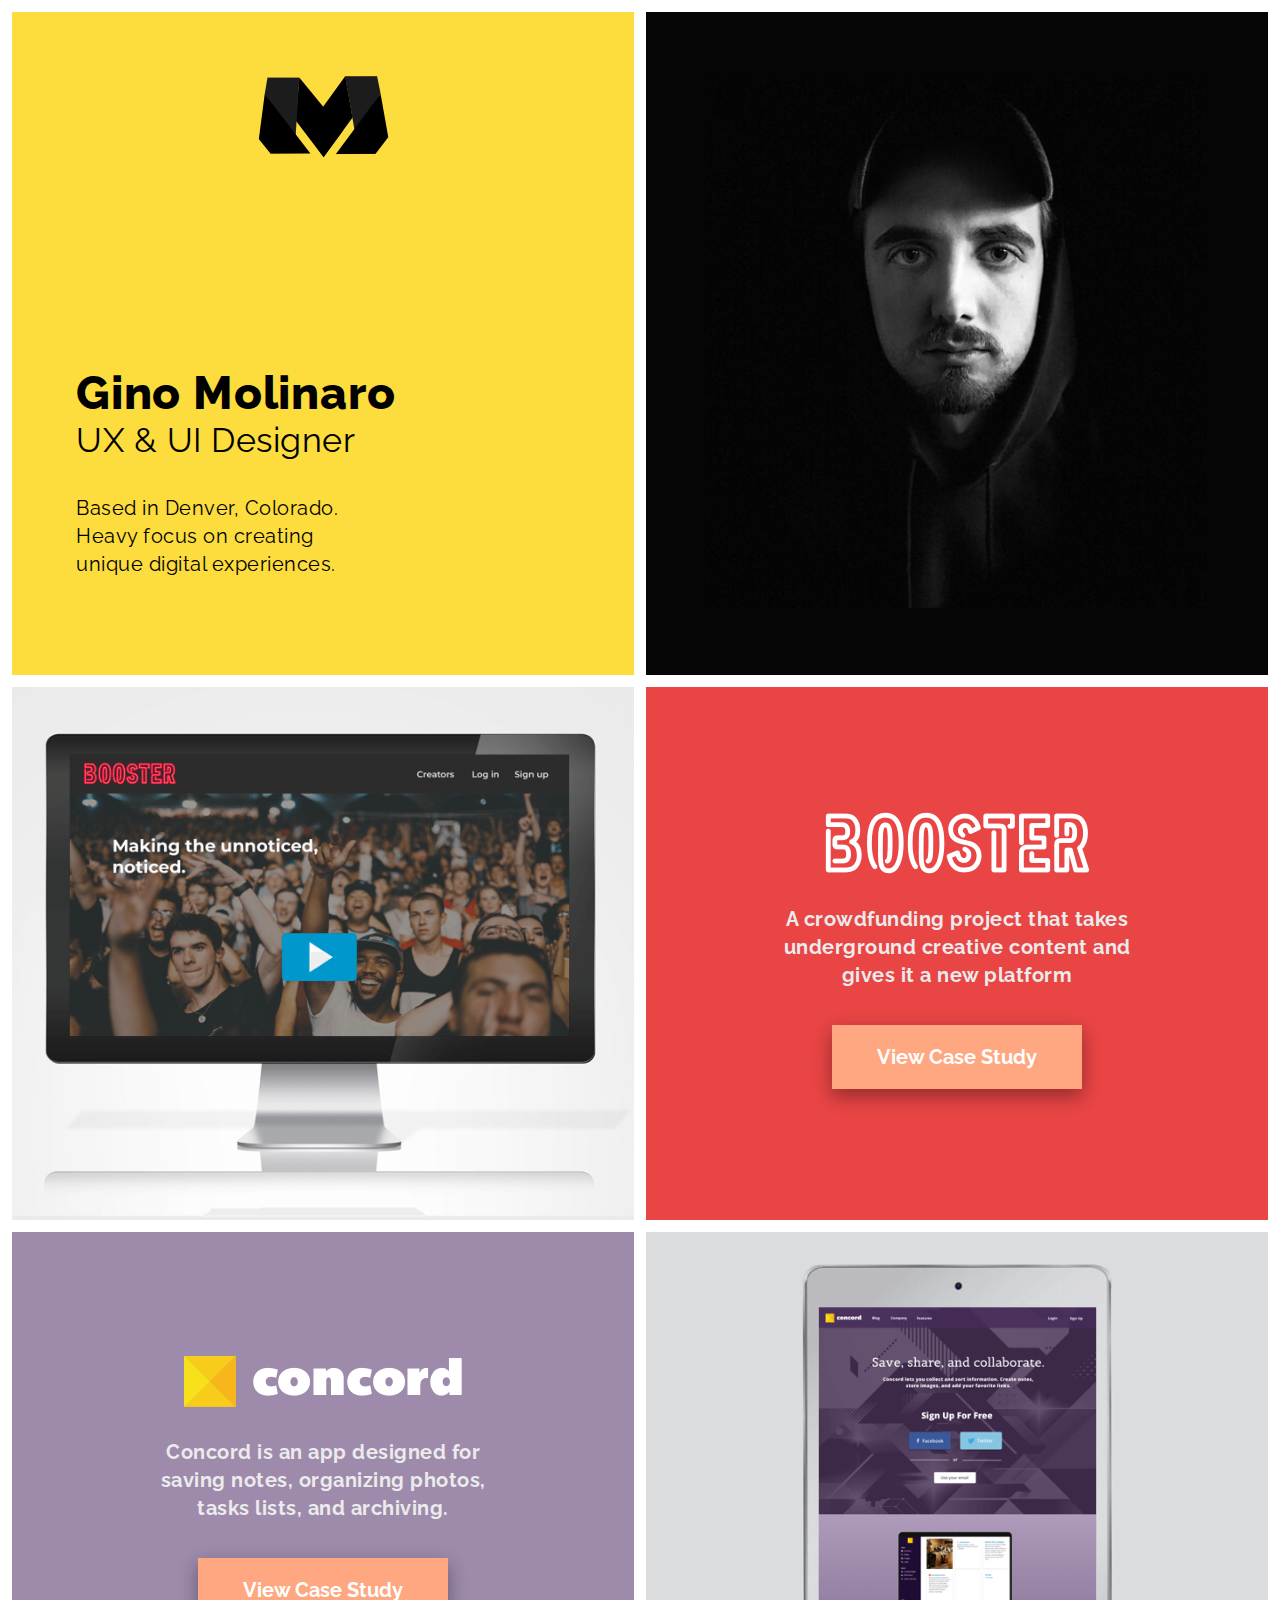
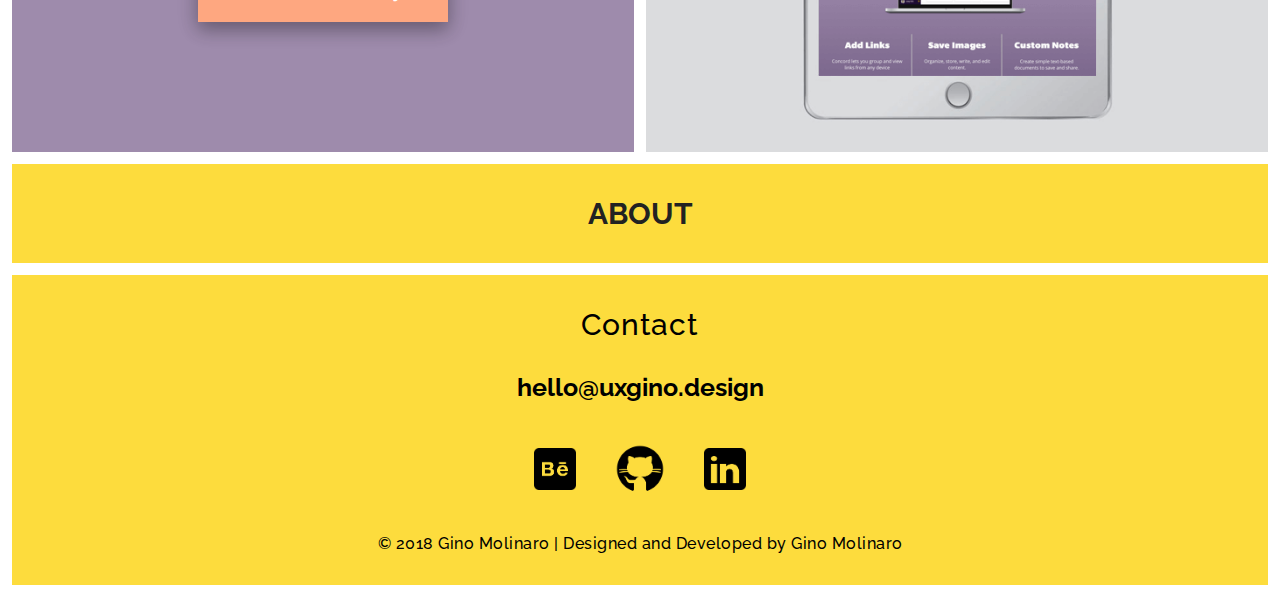
==== index.html @ 1fd48701 "Last commit before launch" ====
<!DOCTYPE html>
<html lang="en-us">
<head>
  <meta http-equiv="X-UA-Compatible" content="IE=Edge">
  <meta name="viewport" content="width=device-width, initial-scale=1">
  <meta charset="UTF-8">
  <title>Gino Molinaro</title>

  <!-- Google Fonts -->
  <link href="https://fonts.googleapis.com/css?family=Raleway:100,100i,200,200i,300,300i,400,400i,500,500i,600,600i,700,700i,800,800i,900,900i" rel="stylesheet">
  <!-- CSS -->
  <link rel="stylesheet" type="text/css" href="css/reset.css">
  <link rel="stylesheet" href="css/main.css">

<body>
<main>
<section class="wrapper">
  <section class="box1">
    <section class="box1icon">
     <img src="images/MLogo.png" alt="Logo">
   </section>
   <section class="text1box">
     <h1>Gino Molinaro</h1>
     <h2>UX &amp; UI Designer</h2>
     <p>Based in Denver, Colorado.<br>
        Heavy focus on creating<br>
        unique digital experiences.
     </p>
   </section>
  </section>
  <section class="box2">
     <img src="images/IMG_8464.jpg" alt="Me">
  </section>
<section class="box3">
     <img src="images/BoosterLaptop.png" alt="Booster Image">
  </section>
<section class="box4">
     <img src="images/Group.png" alt="Booster Logo">
     <p>A crowdfunding project that
        takes underground creative
        content and gives it a new
        platform</p>
     <a href="booster.html"><button class="button1" style="vertical-align:middle"><span>View Case Study </span></a>
  </section>
<section class="box5">
     <img src="images/logo.png" alt="Concord Logo">
     <p>Concord is an app designed for saving notes, organizing photos,
        tasks lists, and archiving.</p>
     <a href="concord.html"><button class="button2" style="vertical-align:middle"><span>View Case Study </span></a>
  </section>
<section class="box6">
     <img src="images/ConcordLaptop.png" alt="Concord Image">
  </section>
  <section class="box7">
       <a href="about.html">ABOUT</a>
  </section>
<section class="box8">
     <h1>Contact</h1>
     <a href="mailto:hello@uxgino.design" target="_blank">hello@uxgino.design</a>
<section class="box8icons">
     <a href="https://www.behance.net/ginomolinaro" target="_blank"><img src="images/icons8-behance.png" width="50" height="50"></a>
     <a href="https://github.com/ginomolinaro" target="_blank"><img src="images/icons8-github.png" width="50" height="50"></a>
     <a href="https://linkedin.com/in/ginomolinaro/" target="_blank"><img src="images/icons8-linkedin.png" width="50" height="50"></a>
</section>
<h2>© 2018 Gino Molinaro | Designed and Developed by Gino Molinaro</h2>
  </section>
     </section>
 </main>
</body>
</html>
---- css/main.css ----
body {
  padding: 12px;
  margin: 0;
  font-family: 'Raleway', sans-serif;
}

main {
  flex: 1;
}

h1 {
  font-size: 30px;
  letter-spacing: 0.8px;
}

p {
  font-weight: 400;
  line-height: 24px;
  letter-spacing: 0.5px;
}

h2 {
  letter-spacing: 0.5px;
}

.wrapper {
  display:grid;
  grid-column-gap: 12px;
  grid-row-gap: 12px;
  grid-template-columns: 1fr 1fr;
}

  .box1 {
    grid-row: 1;
    grid-column: 1;
    background: #FDDC3D;
    padding: 4em;
    font-family: 'Raleway', sans-serif;
  }

  .box1icon img {
    max-width: 100%;
    height: auto;
  }

.box1icon {
  display: flex;
  align-items: center;
  justify-content: center;
}

  .text1box {
    padding-top: 13em;
  }

  .text1box h1 {
	  font-size: 46px;
    font-weight: 800;

}

  .text1box h2 {
	  font-size: 34px;
	  font-weight: 400;
    padding-bottom: 1em;
}

  .text1box p {
    font-size: 20px;
    font-weight: 400;
    line-height: 28px;
    letter-spacing: 0.5px;
}

  .box2 {
    grid-row: 1/2;
    grid-column: 2;
    display: flex;
    align-items: center;
    justify-content: center;
    background: #050505;
  }

  .box2 img {
    float: left;
    object-fit: cover;
    width: 80%;
    height: 80%;
  }


  .box3 {
    grid-row: 2/4;
    grid-column: 1;
    display: flex;
  }

  .box3 img {
    float: left;
    object-fit: cover;
    width: 100%;
    height: 100%;
  }


  .box4 {
    grid-row: 2/4;
    grid-column: 2;
    background: #E94545;
    padding-top: 20%;
    padding-bottom: 20%;
    display: flex;
    align-items: center;
    justify-content: center;
    flex-direction: column;
  }

  .box4 img {
    padding-bottom: 5%;
    object-fit: cover;
  }

  .box4 a {
    text-decoration: none;
    color: #FFFFFF;
  }

  .box4 p {
    color: #EBEBEB;
    text-align: center;
    font-size: 20px;
    font-weight: bold;
    display: flex;
    flex-direction: column;
    align-items: center;
    justify-content: center;
    padding-bottom: 5%;
    line-height: 28px;
    letter-spacing: 0.5px;
    width: 60%;
  }


.button1 {
  font-family: 'Raleway', sans-serif;
  font-weight: bold;
  display: inline-block;
  background-color: #FEA780;
  border: none;
  text-align: center;
  font-size: 20px;
  padding: 20px;
  width: 250px;
  transition: all 0.5s;
  cursor: pointer;
  margin: 5px;
}

.button1 span {
  cursor: pointer;
  display: inline-block;
  position: relative;
  transition: 0.5s;
}

.button1 span:after {
  content: '\00bb';
  position: absolute;
  opacity: 0;
  top: 0;
  right: -20px;
  transition: 0.5s;
}

.button1 {
    box-shadow: 0 8px 16px 0 rgba(0,0,0,0.2), 0 6px 20px 0 rgba(0,0,0,0.19);
}

.button1:hover {
  background-color: #FEA780
}

.button1:active {
  background-color: #FEA780;
  box-shadow: 0 5px #666;
  transform: translateY(4px);
}

.button1:hover span {
  padding-right: 25px;
}

.button1:hover span:after {
  opacity: 1;
  right: 0;
}


  .box5 {
    grid-row: 4/6;
    grid-column: 1;
    text-align: center;
    background: #9E8BAC;
    padding-top: 20%;
    padding-bottom: 20%;
    display: flex;
    align-items: center;
    justify-content: center;
    flex-direction: column;
  }


  .box5 img {
    padding-bottom: 5%;
    object-fit: cover;
  }

  .box5 a {
    text-decoration: none;
    color: #FFFFFF;
  }

  .box5 p {
    color: #EBEBEB;
    text-align: center;
    font-size: 20px;
    font-weight: bold;
    display: flex;
    flex-direction: column;
    align-items: center;
    justify-content: center;
    padding-bottom: 5%;
    line-height: 28px;
    letter-spacing: 0.5px;
    width: 60%;
  }

  .button2 {
    font-family: 'Raleway', sans-serif;
    font-weight: bold;
    display: inline-block;
    background-color: #FEA780;
    border: none;
    text-align: center;
    font-size: 20px;
    padding: 20px;
    width: 250px;
    transition: all 0.5s;
    cursor: pointer;
    margin: 5px;
  }

  .button2 span {
    cursor: pointer;
    display: inline-block;
    position: relative;
    transition: 0.5s;
  }

  .button2 span:after {
    content: '\00bb';
    position: absolute;
    opacity: 0;
    top: 0;
    right: -20px;
    transition: 0.5s;
  }

  .button2 {
      box-shadow: 0 8px 16px 0 rgba(0,0,0,0.2), 0 6px 20px 0 rgba(0,0,0,0.19);
  }

  .button2:hover {
    background-color: #FEA780
  }

  .button2:active {
    background-color: #FEA780;
    box-shadow: 0 5px #666;
    transform: translateY(4px);
  }

  .button2:hover span {
    padding-right: 25px;
  }

  .button2:hover span:after {
    opacity: 1;
    right: 0;
  }


  .box6 {
    grid-row: 4/6;
    grid-column: 2;
    display: flex;
  }

  .box6 img {
    width: 100%;
    height: 100%;
    object-fit: cover;
  }

  .box7 {
    grid-row: 6;
    grid-column-start: 1;
    grid-column-end: 3;
    background: #FDDC3D;
    display: flex;
    flex-direction: column;
    align-items: center;
    justify-content: center;
    padding: 2em;
    font-family: 'Raleway', sans-serif;
  }

  .box7 a {
    font-size: 30px;
    font-weight: 700;
    text-decoration: none;
    color: #222222;
  }

  .box8 {
    grid-row: 7;
    grid-column-start: 1;
    grid-column-end: 3;
    background: #FDDC3D;
    display: flex;
    flex-direction: column;
    align-items: center;
    justify-content: center;
    padding: 2em;
    font-family: 'Raleway', sans-serif;
  }

  .box8 a {
    text-decoration: none;
    color: #000000;
    font-weight: bold;
    font-size: 25px;
    padding-bottom: 1em;
  }

  .box8 h1 {
    font-size: 30px;
    font-weight: 500;
    padding-bottom: 1em;
  }

.box8icons {
  display: flex;
  flex-direction: row;
  align-items: center;
  justify-content: center;
  padding-bottom: 1em;
}

  .box8icons a {
    padding: 0.7em;
  }

  .box8 h2 {
    font-weight: 500;
    font-size: 16px;
    text-align: center;
}



/*
*
* MEDIA QUERIES
*
*/

@media screen and (max-width: 480px) {
  section.wrapper {
    display:grid;
    grid-column-gap: 12px;
    grid-row-gap: 12px;
    grid-template-columns: 100%;
  }
}

@media screen and (max-width: 480px) {
section.box1 {
  grid-area: 1;
  background: #FDDC3D;
  padding: 3em;
  font-family: 'Raleway', sans-serif;
}

section.text1box h1 {
  font-size: 30px;
}

section.text1box {
  padding-top: 5em;
}

section.box1icon {
  display: flex;
  align-items: center;
  justify-content: center;
}
section.text1box h2 {
  font-size: 23px;
}
section.text1box br {
  display: none;
}
section.text1box p {
  font-size: 20px;
}
}

@media screen and (max-width: 480px) {
  section.box2 {
    grid-area: 2;
    display: flex;
    align-items: center;
    justify-content: center;
    background: #050505;
  }

  .box2 img {
    float: left;
    object-fit: cover;
    width: 80%;
    height: 80%;
  }
}

@media screen and (max-width: 480px) {
  section.box3 {
    grid-area: 3;
    display: flex;
  }
}

@media screen and (max-width: 480px) {
  section.box4 {
    grid-area: 4;
    background: #E94545;
    padding-top: 20%;
    padding-bottom: 20%;
    display: flex;
    align-items: center;
    justify-content: center;
    flex-direction: column;
  }
  section.box4 p {
    width: 80%;
  }
}

@media screen and (max-width: 480px) {
  section.box4 {
  }
  .button1{
    font-size: 18px;
    padding: 18px;
    width: 215px;
  }
}

@media screen and (max-width: 480px) {
  section.box5 {
    grid-area: 6;
    text-align: center;
    padding-top: 20%;
    padding-bottom: 20%;
    display: flex;
    align-items: center;
    justify-content: center;
    flex-direction: column;
  }
  .box5 img {
    padding-bottom: 10%;
    object-fit: cover;
  }
  .box5 a {
    text-decoration: none;
    color: #FFFFFF;
  }
  section.box5 p {
    width: 80%;
  }
}

@media screen and (max-width: 480px) {
  section.box5 {
  }
  .button2 {
    font-size: 18px;
    padding: 18px;
    width: 215px;
  }
}

@media screen and (max-width: 480px) {
  section.box6 {
    grid-area: 5;
    display: flex;
  }
}

@media screen and (max-width: 480px) {
  section.box7 {
    grid-area: 7;
    display: flex;
  }
}

@media screen and (max-width: 480px) {
  section.box8 {
    grid-area: 8;
    display: flex;
    flex-direction: column;
    align-items: center;
    justify-content: center;
    padding-bottom: 1em;
    padding: 1em;
    font-family: 'Raleway', sans-serif;
  }
}

/*
*
*
*TABLET
*
*/

@media screen and (max-width: 768px) {
  section.wrapper {
    display:grid;
    grid-column-gap: 12px;
    grid-row-gap: 12px;
    grid-template-columns: 100%;
  }
}

@media screen and (max-width: 768px) {
section.box1 {
  grid-area: 1;
  background: #FDDC3D;
  padding: 3em;
  font-family: 'Raleway', sans-serif;
}
section.box1 h1 {
  font-size: 33px;
  text-align: center;
}
section.box1icon {
  display: flex;
  align-items: center;
  justify-content: center;
}
section.box1 h2 {
  font-size: 24px;
  text-align: center;
}
section.text1box br {
  display: none;
}
section.box1 p {
  font-size: 18px;
  text-align: center;
}
}

@media screen and (max-width: 768px) {
  section.box2 {
    grid-area: 2;
    display: flex;
    align-items: center;
    justify-content: center;
    background: #050505;
  }

  .box2 img {
    float: left;
    object-fit: cover;
    width: 80%;
    height: 80%;
  }
}

@media screen and (max-width: 768px) {
  section.box3 {
    grid-area: 3;
    display: flex;
  }
}

@media screen and (max-width: 768px) {
  section.box4 {
    grid-area: 4;
    background: #E94545;
    padding-top: 20%;
    padding-bottom: 20%;
    display: flex;
    align-items: center;
    justify-content: center;
    flex-direction: column;
  }
}

@media screen and (max-width: 768px) {
  section.box5 {
    grid-area: 6;
    text-align: center;
    background: #9E8BAC;
    padding-top: 20%;
    padding-bottom: 20%;
    display: flex;
    align-items: center;
    justify-content: center;
    flex-direction: column;
  }


  .box5 img {
    padding-bottom: 10%;
    object-fit: cover;
  }

  .box5 a {
    text-decoration: none;
    color: #FFFFFF;
  }
}

@media screen and (max-width: 768px) {
  section.box6 {
    grid-area: 5;
    display: flex;
  }
}

@media screen and (max-width: 768px) {
  section.box7 {
    grid-area: 7;
    display: flex;
  }
}

@media screen and (max-width: 768px) {
  section.box8 {
    grid-area: 8;
    background: #FDDC3D;
    display: flex;
    flex-direction: column;
    align-items: center;
    justify-content: center;
    padding-bottom: 1em;
    padding: 2em;
    font-family: 'Raleway', sans-serif;
  }
}
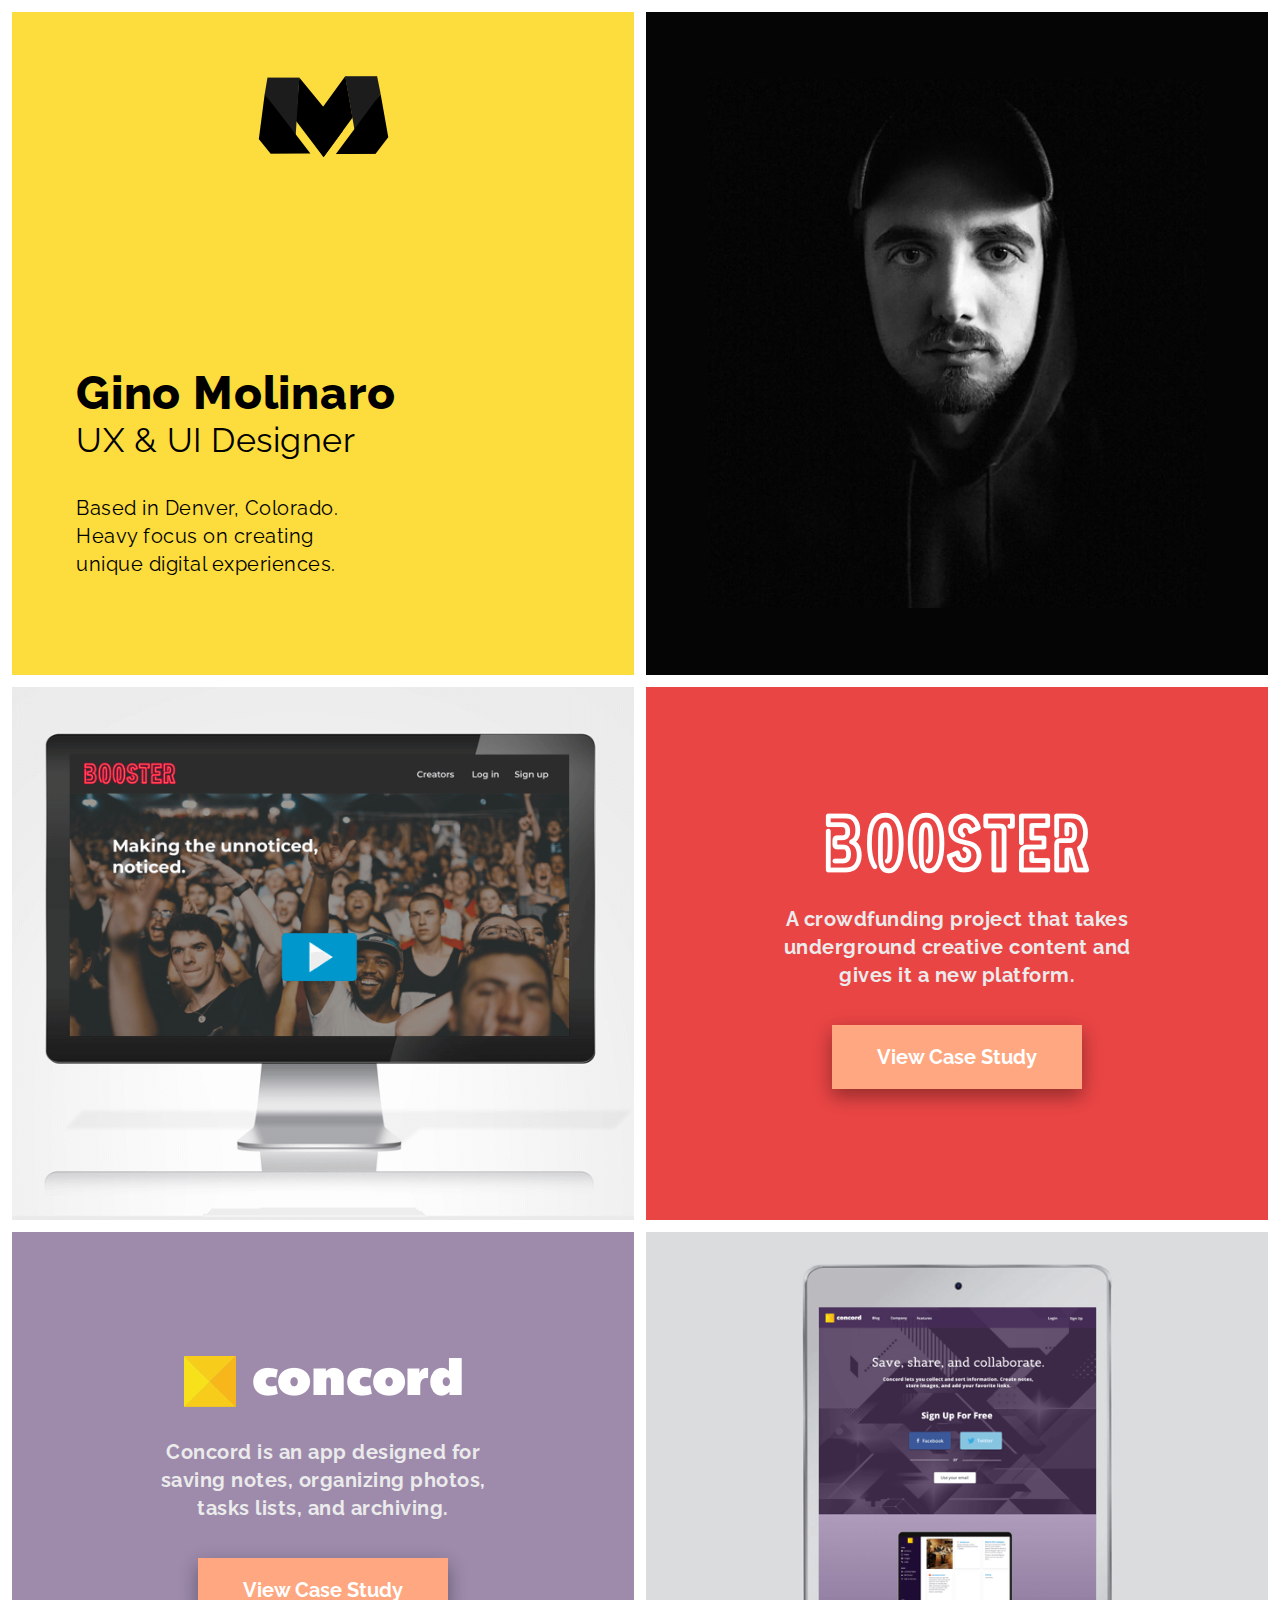
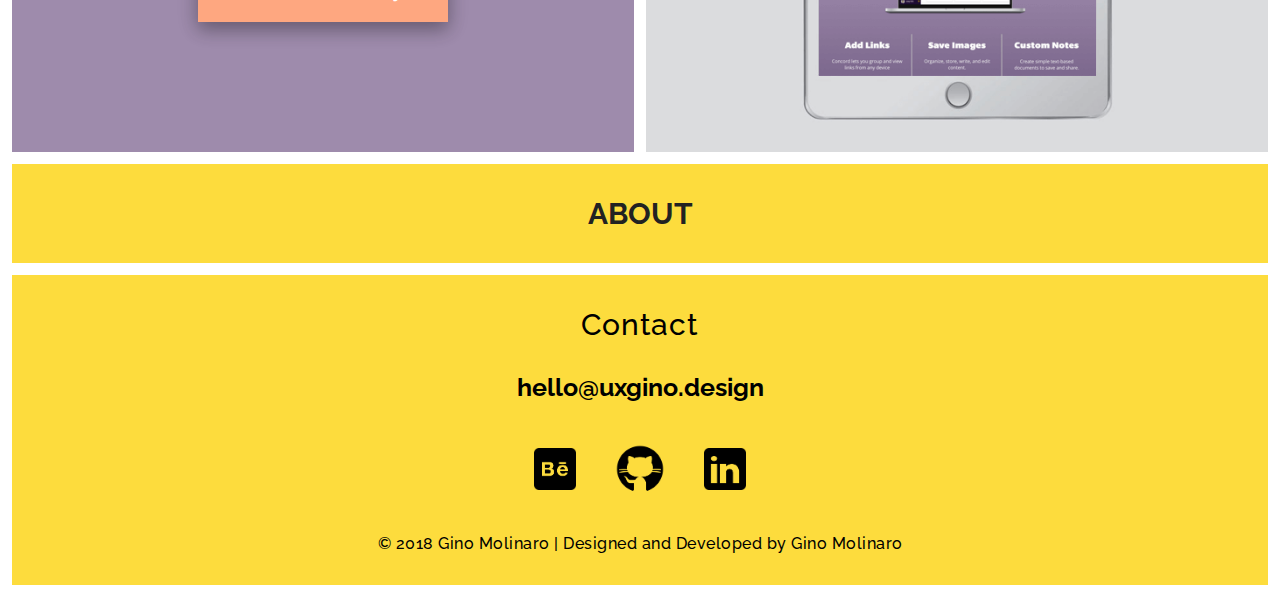
==== commit a4253587: "minor tweaks" ====
--- a/index.html
+++ b/index.html
@@ -39,7 +39,7 @@
      <p>A crowdfunding project that
         takes underground creative
         content and gives it a new
-        platform</p>
+        platform.</p>
      <a href="booster.html"><button class="button1" style="vertical-align:middle"><span>View Case Study </span></a>
   </section>
 <section class="box5">
@@ -66,5 +66,16 @@
   </section>
      </section>
  </main>
+
+ <!-- Global site tag (gtag.js) - Google Analytics -->
+ <script async src="https://www.googletagmanager.com/gtag/js?id=UA-117179986-1"></script>
+ <script>
+   window.dataLayer = window.dataLayer || [];
+   function gtag(){dataLayer.push(arguments);}
+   gtag('js', new Date());
+
+   gtag('config', 'UA-117179986-1');
+ </script>
+
 </body>
 </html>
